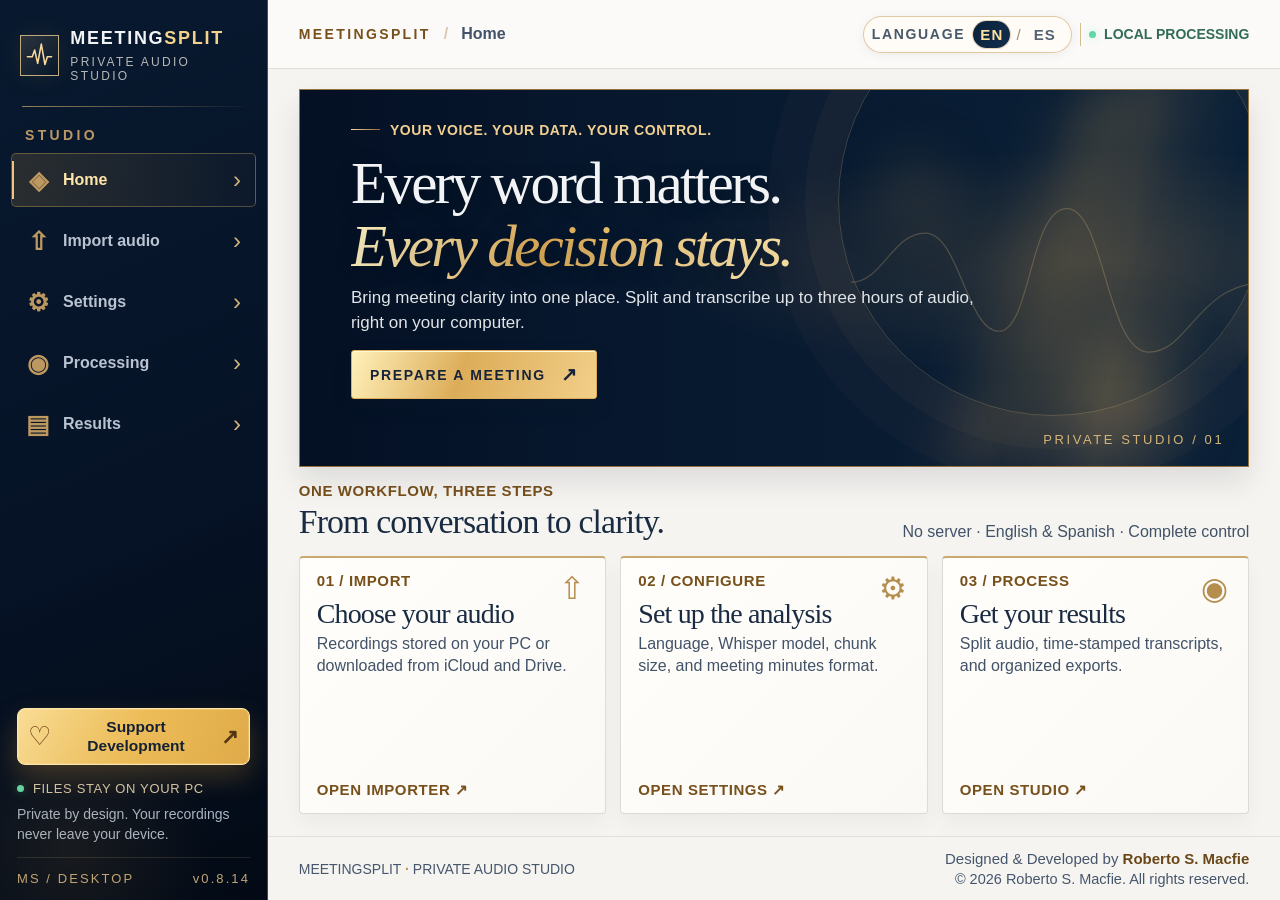
==== ui/index.html @ 286685dd "Apply bundled local minutes guide in Meeting Split 0.8.14" ====
<!doctype html>
<html lang="es">
<head>
  <meta charset="utf-8"><meta name="viewport" content="width=device-width, initial-scale=1">
  <meta name="color-scheme" content="light"><title>MeetingSplit · Estudio privado de reuniones</title>
  <link rel="stylesheet" href="styles.css">
</head>
<body>
<div class="app-shell">
  <aside class="sidebar" aria-label="Navegación principal">
    <div class="brand" aria-label="MeetingSplit">
      <div class="brand-icon" aria-hidden="true"><svg viewBox="0 0 48 48"><path d="M4 26h8l4-11 5 22 6-32 6 34 4-13h7" stroke="currentColor" stroke-width="2.6" fill="none" stroke-linecap="round" stroke-linejoin="round" /></svg></div>
      <div class="brand-word"><strong>MEETING<span>SPLIT</span></strong><small>PRIVATE AUDIO STUDIO</small></div>
    </div>
    <div class="sidebar-divider"></div>
    <p class="nav-heading">ESTUDIO</p>
    <nav id="primary-navigation" aria-label="Pantallas">
      <button class="nav-item active" type="button" data-go="home" aria-current="page"><span class="nav-icon">◈</span><span>Inicio</span><span class="nav-arrow">›</span></button>
      <button class="nav-item" type="button" data-go="import"><span class="nav-icon">⇧</span><span>Importar audio</span><span class="nav-arrow">›</span></button>
      <button class="nav-item" type="button" data-go="settings"><span class="nav-icon">⚙</span><span>Configuración</span><span class="nav-arrow">›</span></button>
      <button class="nav-item" type="button" data-go="process"><span class="nav-icon">◉</span><span>Procesamiento</span><span class="nav-arrow">›</span></button>
      <button class="nav-item" type="button" data-go="results"><span class="nav-icon">▤</span><span>Resultados</span><span class="nav-arrow">›</span></button>
    </nav>
    <div class="sidebar-bottom">
      <a class="sidebar-support" id="support-development" href="https://www.paypal.com/ncp/payment/XPUK3HVHJW8KE" target="_blank" rel="noopener noreferrer" aria-label="Support MeetingSplit Development" title="Open secure PayPal contribution page">
        <span class="support-heart" aria-hidden="true">♡</span><span>Apoyar el desarrollo</span><span class="support-arrow" aria-hidden="true">↗</span>
      </a>
      <div class="security-mark"><span class="green-dot"></span><span>ARCHIVOS EN TU EQUIPO</span></div>
      <p>Privacidad por diseño. Tus grabaciones no se envían a servidores.</p>
      <div class="sidebar-identity"><span>MS / DESKTOP</span><span>v0.8.14</span></div>
    </div>
  </aside>
  <div class="main-shell">
    <header class="topbar">
      <div class="page-position"><span class="location-kicker">MEETINGSPLIT</span><span class="crumb">/</span><span id="page-crumb">Inicio</span></div>
      <div class="top-right"><div class="ui-language-control" role="group" aria-label="Interface language" id="ui-language-control">
        <span class="language-label" id="language-label">LANGUAGE</span><button type="button" class="ui-lang-btn selected" id="lang-en" data-locale="en" aria-pressed="true" lang="en">EN</button><span class="lang-rule" aria-hidden="true">/</span><button type="button" class="ui-lang-btn" id="lang-es" data-locale="es" aria-pressed="false" lang="es">ES</button>
      </div><span class="gold-separator"></span><span class="privacy-badge"><span class="green-dot"></span> PROCESAMIENTO LOCAL</span><span class="version-chip">EDICIÓN PRIVADA · v0.8.14</span></div>
    </header>
    <main id="screen-container" tabindex="-1">
      <!-- One individual view is present at a time; navigation never stacks pages vertically. -->
      <section class="screen home-screen active-screen" id="view-home" data-view="home" aria-labelledby="home-title">
        <div class="cinematic">
          <div class="scenery" aria-hidden="true"><div class="light-beam"></div><div class="glow-one"></div><div class="glow-two"></div><div class="orbits"></div><div class="wave-ribbon"><svg viewBox="0 0 460 220" preserveAspectRatio="none"><path d="M0 108C35 108 45 54 82 54s46 108 81 108 34-135 75-135 44 158 90 158 53-77 132-77" fill="none" stroke="currentColor" stroke-width="1.3" opacity=".7"/></svg></div></div>
          <div class="cinematic-copy"><p class="eyebrow gold"><span class="eyebrow-line"></span> TU VOZ. TU INFORMACIÓN. TU CONTROL.</p>
            <h1 id="home-title">Cada palabra cuenta.<br><em>Cada decisión permanece.</em></h1>
            <p>Reúne la claridad de tus reuniones en un solo lugar. Divide y transcribe hasta tres horas de audio, sin abandonar tu computadora.</p>
            <button type="button" class="gold-button lead-cta" data-go="import">PREPARAR UNA REUNIÓN <span>↗</span></button>
          </div><span class="cinematic-mark">ESTUDIO PRIVADO / 01</span>
        </div>
        <div class="home-section-heading"><div><p class="eyebrow ink">UN FLUJO, TRES PASOS</p><h2>De la conversación a la claridad.</h2></div><span>Sin servidor · Español e inglés · Control total</span></div>
        <div class="steps-grid">
          <button type="button" class="step-card" data-go="import"><span class="step-number">01 / IMPORTAR</span><span class="step-icon">⇧</span><strong>Selecciona el audio</strong><small>Reuniones almacenadas en tu equipo o descargadas de iCloud y Drive.</small><span class="step-link">ABRIR IMPORTADOR ↗</span></button>
          <button type="button" class="step-card" data-go="settings"><span class="step-number">02 / CONFIGURAR</span><span class="step-icon">⚙</span><strong>Define el análisis</strong><small>Idioma, modelo Whisper, tamaño de fragmentos y formato de minuta.</small><span class="step-link">VER CONFIGURACIÓN ↗</span></button>
          <button type="button" class="step-card" data-go="process"><span class="step-number">03 / PROCESAR</span><span class="step-icon">◉</span><strong>Obtén resultados</strong><small>Audios divididos, transcripción con tiempos y exportaciones organizadas.</small><span class="step-link">IR AL ESTUDIO ↗</span></button>
        </div>
      </section>
      <section class="screen" id="view-import" data-view="import" aria-labelledby="import-title" hidden>
        <div class="screen-intro"><div><p class="eyebrow ink">01 / ORIGEN DE LA REUNIÓN</p><h1 id="import-title">Importar <em>grabación.</em></h1><p>Tu audio original permanece intacto. Selecciona un archivo local para comenzar.</p></div><span class="step-count">PASO 01 — 03</span></div>
        <div class="two-cols import-layout">
          <div class="surface-card import-box"><div class="card-caption">GRABACIÓN DE ORIGEN <span>01</span></div>
            <button type="button" class="drop-zone" id="choose-file"><span class="upload-symbol">⇧</span><strong id="file-title">Seleccionar grabación</strong><small id="file-sub">MP3 · M4A · WAV · AAC · FLAC · OGG</small><span class="outline-cta">EXPLORAR ARCHIVOS ↗</span></button>
            <div class="folder-row"><div><p class="field-label">CARPETA DE DATOS Y RESULTADOS</p><p id="folder-display" class="folder-text">Pendiente: elegir carpeta local</p></div><button type="button" id="choose-output" class="text-button">CAMBIAR ↗</button></div>
          </div>
          <div class="import-info"><div class="dark-card"><span class="card-caption light">PRIVACIDAD ESENCIAL <span>✦</span></span><h2>El audio sigue<br><em>siendo tuyo.</em></h2><p>Los cortes y la transcripción funcionan en tu equipo, sin entregar la grabación a terceros. Los archivos importados desde la nube deben estar descargados.</p><div class="info-rule">ARCHIVO ORIGINAL SIN MODIFICAR</div><div class="info-rule">DESTINO LOCAL ELEGIDO POR TI</div><div class="info-rule">HASTA 3 HORAS POR REUNIÓN</div></div>
            <button type="button" class="gold-button next-button" data-go="settings">CONTINUAR A CONFIGURACIÓN <span>↗</span></button></div>
        </div>
      </section>
      <section class="screen" id="view-settings" data-view="settings" aria-labelledby="settings-title" hidden>
        <div class="screen-intro compact-intro"><div><p class="eyebrow ink">02 / AJUSTES DEL ANÁLISIS</p><h1 id="settings-title">Configura <em>tu reunión.</em></h1><p>Cada ajuste se aplica únicamente en tu computadora.</p></div><span class="step-count">PASO 02 — 03</span></div>
        <div class="settings-grid">
          <div class="surface-card settings-card"><div class="card-caption">AUDIO Y TRANSCRIPCIÓN <span>01</span></div><div class="fields">
            <label><span class="field-label">ACCIÓN PRINCIPAL</span><select id="action"><option value="both">Dividir + Transcribir</option><option value="transcribe">Solo transcribir</option><option value="split">Solo dividir</option></select></label>
            <label><span class="field-label">IDIOMA DE AUDIO</span><select id="input-language"><option value="auto">Automático · Español + Inglés</option><option value="es">Español</option><option value="en">Inglés</option></select></label>
            <label><span class="field-label">FRAGMENTOS MÁXIMOS</span><select id="minutes"><option value="5">5 minutos</option><option value="10">10 minutos</option><option value="15">15 minutos</option><option value="20">20 minutos</option></select></label>
            <label><span class="field-label">SOLAPAMIENTO</span><select id="overlap"><option value="20">20 segundos</option><option value="10">10 segundos</option><option value="30">30 segundos</option></select></label>
            <label><span class="field-label">FORMATO DE SALIDA</span><select id="format"><option value="mp3">MP3 · Compacto</option><option value="m4a">M4A · AAC</option><option value="wav">WAV · Sin comprimir</option></select></label>
            <label><span class="field-label">MODELO DE VOZ</span><select id="model"><option value="small">Small · Económico</option><option value="medium" selected>Medium · Equilibrado</option><option value="large-v3">Large-v3 · Alta precisión</option></select></label>
          </div>
            <button type="button" class="text-button" id="setup-components" aria-describedby="gpu-setup-note">Configurar NVIDIA CUDA / Ollama</button>
            <p class="run-note" id="gpu-setup-note">La transcripción usa NVIDIA automáticamente cuando CUDA está listo en tu carpeta de datos. Si falta CUDA, usa CPU.</p>
          </div>
          <div class="surface-card settings-card"><div class="card-caption">MINUTAS E INTELIGENCIA ARTIFICIAL <span>02</span></div><div class="fields">
            <label><span class="field-label">PLATAFORMA DE PREFERENCIA</span><select id="provider"><option value="chatgpt">ChatGPT</option><option value="gemini">Gemini</option></select></label>
            <label><span class="field-label">SUSCRIPCIÓN</span><select id="plan"><option value="paid">De pago</option><option value="free">Gratuita</option></select></label>
            <label><span class="field-label">TIPO DE DOCUMENTO</span><select id="report"><option value="both">Resumen + minuta</option><option value="summary">Solo resumen</option><option value="minutes">Solo minuta</option></select></label>
            <label><span class="field-label">IDIOMA DEL DOCUMENTO</span><select id="report-language"><option value="es">Español</option><option value="en">Inglés</option><option value="both">Español e inglés</option></select></label>
          </div><div class="ai-notice" id="provider-hint"><span class="info-symbol">i</span><span>Los resultados se preparan para utilizarlos en tu plataforma preferida.</span></div>
            <label class="checkbox-row"><input type="checkbox" id="preserve-cpu-quality"><span><b>Conservar precisión en CPU</b><small>Mantiene el modelo seleccionado y una búsqueda más amplia; puede tardar más.</small></span></label>
            <label class="checkbox-row"><input type="checkbox" id="local-summary" aria-describedby="local-summary-note"><span><b>Minuta automática local con Ollama</b><small id="local-summary-note">Opcional. Necesita transcripción, Ollama y qwen3:4b.</small></span></label>
            <label class="checkbox-row"><input type="checkbox" id="zip-output" checked><span><b>Exportar un ZIP con resultados</b><small>Organiza los archivos por tipo dentro del ZIP.</small></span></label>
          </div>
        </div><div class="settings-footer"><span>Las suscripciones de ChatGPT/Gemini no equivalen a acceso API automático.</span><button type="button" class="gold-button" data-go="process">CONTINUAR AL ESTUDIO <span>↗</span></button></div>
      </section>
      <section class="screen" id="view-process" data-view="process" aria-labelledby="process-title" hidden>
        <div class="screen-intro"><div><p class="eyebrow ink">03 / MOTOR DE PROCESAMIENTO</p><h1 id="process-title">Estudio <em>de audio.</em></h1><p>Tu reunión se procesa localmente con cortes seguros y transcripción temporal.</p></div><span class="step-count">PASO 03 — 03</span></div>
        <div class="two-cols process-layout">
          <div class="dark-card processing-stage"><span class="card-caption light">PROCESAMIENTO INTELIGENTE <span>03</span></span><div class="waveform" aria-hidden="true"><svg id="wave-svg" viewBox="0 0 310 105" preserveAspectRatio="none"></svg></div><h2>La precisión <em>es prioridad.</em></h2><p>Detectamos pausas naturales, conservamos segundos de contexto y registramos la procedencia de cada fragmento.</p><div class="stage-features"><span>ANÁLISIS LOCAL</span><span>CORTES CON SOLAPAMIENTO</span><span>IDIOMAS MIXTOS</span></div></div>
          <div class="surface-card run-card"><div class="card-caption">ESTADO DEL TRABAJO <span>LIVE</span></div><div class="state-label" id="state-label">ESPERANDO GRABACIÓN</div><div class="progress-track"><span id="progress-fill"></span></div><p id="job-status" role="status" aria-live="polite">Importa una grabación para comenzar.</p><p id="job-device" class="run-note" role="status" aria-live="polite" hidden></p><p id="job-elapsed" class="job-elapsed" role="status" aria-live="off" hidden></p><button id="start-job" class="gold-button full" type="button">INICIAR PROCESAMIENTO <span>↗</span></button><button id="resume-job" class="outline-cta full" type="button">CONTINUAR TRABAJO ↗</button><button id="cancel-job" class="cancel-button full" type="button" hidden>CANCELAR PROCESAMIENTO ✕</button><button id="open-result" class="outline-cta full" type="button" hidden>VER RESULTADOS ↗</button><div class="run-note">El modelo de voz puede requerir Internet únicamente la primera vez para su descarga. Los análisis posteriores son locales.</div></div>
        </div>
      </section>
      <section class="screen" id="view-results" data-view="results" aria-labelledby="results-title" hidden>
        <div class="screen-intro"><div><p class="eyebrow ink">04 / ENTREGA Y EXPORTACIÓN</p><h1 id="results-title">Tus <em>resultados.</em></h1><p>Transcripciones con tiempos, fragmentos numerados y documentos de seguimiento.</p></div><span class="step-count">ARCHIVO LOCAL</span></div>
        <div class="results-layout surface-card"><div class="result-emblem">▤</div><div class="result-eyebrow" id="result-eyebrow">TODAVÍA NO HAY UNA REUNIÓN PROCESADA</div><h2 id="result-heading">Tu información,<br><em>organizada con claridad.</em></h2><p id="result-description">Cuando termine una reunión, podrás abrir la carpeta elegida y consultar los archivos generados sin salir de MeetingSplit.</p><div class="results-path" id="result-path" hidden></div><p id="result-device" class="run-note" hidden></p><p id="result-minutes-status" role="status" hidden></p><button type="button" id="retry-minutes" class="text-button" hidden>REINTENTAR MINUTA LOCAL</button><div class="result-files" id="result-files" hidden></div><button type="button" id="results-open-zip" class="gold-button" hidden>ABRIR ZIP ORGANIZADO</button><button type="button" id="results-open-folder" class="text-button" hidden>ABRIR CARPETA DE TRABAJO</button><button type="button" id="results-new" data-go="import" class="text-button">PREPARAR UNA REUNIÓN ↗</button></div>
      </section>
    </main>
    <div class="bottomline"><span>MEETINGSPLIT <b>·</b> PRIVATE AUDIO STUDIO</span><div class="credit-stack"><span class="developer-signature" id="developer-signature">Designed &amp; Developed by <span id="developer-name">Roberto S. Macfie</span></span><span class="copyright-line" id="copyright-line">© 2026 Roberto S. Macfie. All rights reserved.</span></div></div>
  </div>
</div>
<script src="qrc:///qtwebchannel/qwebchannel.js"></script>
<script src="locales.js"></script>
<script src="app.js"></script>
</body>
</html>
---- ui/styles.css ----
:root{font-family:'Segoe UI Variable','Segoe UI',Arial,sans-serif;color:#14253b;background:#f1f0ec;--navy:#061327;--navy2:#0c2038;--gold:#c29346;--gold-hi:#f4d28a;--line:#e1dfd9;--cream:#faf9f5}
*{box-sizing:border-box}html,body{margin:0;width:100%;height:100%;overflow:hidden}button,select{font:inherit}button{cursor:pointer}button:focus-visible,select:focus-visible,input:focus-visible{outline:3px solid #c99845;outline-offset:3px}[hidden]{display:none!important}
.app-shell{display:grid;grid-template-columns:240px minmax(0,1fr);height:100vh;min-height:0;overflow:hidden}
.sidebar{min-height:0;display:flex;flex-direction:column;position:relative;overflow:hidden;background:linear-gradient(157deg,#08192f 0%,#061327 54%,#030a15 100%);color:#e9e8e6;border-right:1px solid rgba(220,172,93,.37)}
.sidebar:before{content:'';position:absolute;left:-80px;bottom:-100px;width:300px;height:300px;background:radial-gradient(circle,rgba(191,142,67,.11),transparent 67%);pointer-events:none}
.brand{min-height:106px;padding:27px 20px 22px;display:flex;align-items:center;gap:11px;position:relative}.brand-icon{height:41px;width:41px;display:grid;place-items:center;border:1px solid rgba(248,217,153,.75);color:#f7d89e;background:linear-gradient(140deg,rgba(247,209,140,.15),rgba(3,12,25,.12));box-shadow:0 0 25px rgba(212,157,70,.1)}.brand-icon svg{width:29px;height:29px}.brand-word strong{display:block;font-size:18px;letter-spacing:.095em;line-height:1.2;font-weight:700}.brand-word strong span{color:var(--gold-hi)}.brand-word small{display:block;font-size:12px;letter-spacing:.19em;color:#b8b8b7;margin-top:6px}.sidebar-divider{height:1px;background:linear-gradient(90deg,rgba(235,194,119,.62),rgba(235,194,119,.03));margin:0 22px}.nav-heading{color:#bd9864;font-size:14px;font-weight:700;letter-spacing:.24em;padding:28px 25px 15px;margin:0}.sidebar nav{display:flex;flex-direction:column;padding:0 11px;gap:8px}.nav-item{position:relative;width:100%;height:49px;text-align:left;border:1px solid transparent;background:transparent;color:#b9c3d2;display:flex;gap:13px;align-items:center;padding:0 14px;border-radius:5px;font-size:16px;font-weight:650;transition:background .15s,color .15s}.nav-item:hover{background:rgba(255,255,255,.045);color:#fff}.nav-item.active{color:#ffe6ab;border-color:rgba(218,174,95,.35);background:linear-gradient(90deg,rgba(185,139,65,.20),rgba(189,145,79,.03))}.nav-item.active:before{content:'';position:absolute;left:0;top:7px;bottom:7px;width:2px;background:#f0c47b}.nav-icon{font-size:25px;line-height:1;display:grid;place-items:center;width:24px;color:#bd9860}.nav-arrow{margin-left:auto;color:#d0b27c;font-size:24px;font-weight:300}.sidebar-bottom{margin-top:auto;padding:22px 23px 18px;color:#a9b5c5}.security-mark{font-size:13px;color:#d4c5a5;letter-spacing:.11em;display:flex;align-items:center;gap:9px}.green-dot{width:7px;height:7px;border-radius:50%;background:#63d7a5;display:inline-block;box-shadow:0 0 8px rgba(85,229,167,.33);flex-shrink:0}.sidebar-bottom p{font-size:14px;line-height:1.65;margin:13px 0 20px}.sidebar-identity{border-top:1px solid rgba(211,182,133,.15);padding-top:13px;display:flex;justify-content:space-between;font-size:13px;letter-spacing:.16em;color:#c1a677}
.main-shell{min-width:0;min-height:0;display:flex;flex-direction:column;background:#f5f4f0}.topbar{height:69px;min-height:69px;display:flex;align-items:center;justify-content:space-between;padding:0 clamp(23px,3vw,50px);background:#fbfaf8;border-bottom:1px solid #e0ded7;gap:12px}.page-position{display:flex;align-items:center;gap:13px;font-size:16px;font-weight:650;color:#59677a}.location-kicker{font-size:14px;letter-spacing:.17em;color:#9d753e}.crumb{color:#d9c9b1}.top-right{display:flex;align-items:center;gap:19px}.gold-separator{height:23px;width:1px;background:#d6bd90}.privacy-badge{font-size:14px;font-weight:800;letter-spacing:.11em;color:#336d57;display:flex;gap:8px;align-items:center}.version-chip{font-size:14px;letter-spacing:.12em;color:#8b93a0}#screen-container{min-width:0;min-height:0;flex:1;position:relative;overflow:hidden}.screen{display:none;overflow-y:auto;overflow-x:hidden;height:100%;padding:24px clamp(23px,3vw,50px) 22px;scrollbar-width:thin;scrollbar-color:#cab896 transparent}.screen.active-screen{display:flex;flex-direction:column;gap:20px}.bottomline{height:39px;min-height:39px;border-top:1px solid #e3e0d8;padding:0 clamp(23px,3vw,50px);color:#7e8998;display:flex;align-items:center;justify-content:space-between;gap:10px;font-size:13px;letter-spacing:.13em;white-space:nowrap}.bottomline b{color:var(--gold)}
.eyebrow{font-size:14px;font-weight:850;letter-spacing:.2em;display:flex;align-items:center;gap:10px;margin:0}.eyebrow.gold{color:#f1cf91}.eyebrow.ink{color:#a3763a}.eyebrow-line{height:1px;width:29px;background:linear-gradient(90deg,#f6da9f,#946637)}h1,h2,p{margin-top:0}h1,h2{font-family:'Bodoni MT','Bodoni Moda','Didot',Georgia,serif;font-weight:400}em{font-family:'Bodoni MT','Bodoni Moda',Didot,Georgia,serif;font-weight:400}
.cinematic{position:relative;min-height:320px;height:clamp(298px,44vh,405px);flex-shrink:0;overflow:hidden;color:#fff;background:linear-gradient(115deg,#061329,#0c1f39 63%,#142b3b);border:1px solid #94723d;box-shadow:0 15px 28px rgba(2,17,38,.1)}.scenery{position:absolute;inset:0;background:radial-gradient(ellipse at 84% 46%,rgba(236,177,92,.15),transparent 40%),linear-gradient(90deg,#041024 0%,#07182e 35%,#0a2037 100%)}.scenery:after{content:'';position:absolute;right:13%;top:0;height:100%;width:15%;background:linear-gradient(92deg,transparent,rgba(235,177,88,.16) 46%,transparent);transform:skewX(-18deg);filter:blur(19px)}.light-beam{position:absolute;right:3%;top:-20%;width:20%;height:140%;background:linear-gradient(90deg,transparent,rgba(228,175,95,.1) 49%,transparent);transform:rotate(9deg)}.glow-one,.glow-two{position:absolute;border-radius:50%;filter:blur(19px)}.glow-one{right:14%;bottom:19%;height:3px;width:3px;background:#fff2bf;box-shadow:0 0 70px 39px rgba(236,181,97,.45)}.glow-two{right:35%;top:26%;height:2px;width:2px;background:#fff;box-shadow:0 0 55px 18px rgba(220,169,92,.34)}.orbits{position:absolute;width:430px;height:430px;right:-20px;top:-104px;border:1px solid rgba(244,200,127,.22);border-radius:50%;box-shadow:0 0 0 33px rgba(220,179,121,.035),0 0 0 70px rgba(220,179,121,.024)}.wave-ribbon{position:absolute;right:-20px;top:25%;width:44%;color:#eac07e;opacity:.35}.wave-ribbon svg{display:block;width:100%;height:200px}.cinematic-copy{position:relative;z-index:1;padding:clamp(33px,4.4vh,55px) clamp(34px,4vw,67px);max-width:940px}.cinematic-copy h1{font-size:clamp(43px,4.62vw,68px);line-height:1.04;letter-spacing:-.046em;margin:24px 0 12px;text-shadow:0 4px 20px rgba(0,0,0,.28)}.cinematic-copy h1 em{background:linear-gradient(100deg,#fff4c6 0%,#e0ac57 45%,#ffe4a5 85%);background-clip:text;-webkit-background-clip:text;color:transparent}.cinematic-copy p:not(.eyebrow){color:#e2e5e7;line-height:1.72;font-size:17px;max-width:625px;margin-bottom:23px}.cinematic-mark{position:absolute;bottom:19px;right:24px;font-size:13px;letter-spacing:.2em;color:#d4b478}.gold-button{display:inline-flex;justify-content:center;align-items:center;gap:15px;min-height:44px;padding:12px 18px;border:1px solid #ddac57;background:linear-gradient(110deg,#fff0ba,#dcad59 45%,#f2cf89 100%);color:#11233a;font-size:14px;font-weight:900;letter-spacing:.12em;border-radius:3px;box-shadow:inset 0 1px 0 #fff8d9,0 9px 20px rgba(13,28,47,.13);transition:filter .15s,transform .15s}.gold-button:hover{filter:brightness(1.06);transform:translateY(-1px)}.gold-button span{font-size:19px}.home-section-heading{display:flex;align-items:end;justify-content:space-between;gap:20px}.home-section-heading h2{font-size:clamp(29px,2.64vw,39px);margin:8px 0 0;letter-spacing:-.025em}.home-section-heading>span{font-size:15px;color:#687585}.steps-grid{display:grid;grid-template-columns:repeat(3,minmax(0,1fr));gap:14px;flex:1;min-height:0}.step-card{text-align:left;position:relative;display:flex;flex-direction:column;min-height:166px;padding:19px 22px 17px;background:linear-gradient(135deg,#fffefa,#faf9f6);border:1px solid #dedbd3;border-top:2px solid #c8aa72;border-radius:4px;box-shadow:0 10px 20px rgba(9,31,52,.04);transition:transform .15s,border-color .15s}.step-card:hover{transform:translateY(-2px);border-color:#c3a370}.step-number{font-size:13px;letter-spacing:.17em;font-weight:800;color:#a27d4d}.step-icon{position:absolute;right:20px;top:12px;color:#b58d4d;font-size:31px}.step-card strong{font-family:'Bodoni MT',Georgia,serif;font-size:28px;font-weight:500;letter-spacing:-.03em;margin-top:17px}.step-card small{font-size:15px;color:#637081;line-height:1.6;margin-top:4px}.step-link{font-size:13px;color:#97703a;letter-spacing:.1em;font-weight:800;margin-top:auto;padding-top:14px}
.screen-intro{display:flex;justify-content:space-between;align-items:center;gap:20px;min-height:107px;flex-shrink:0}.screen-intro h1{margin:8px 0 6px;font-size:clamp(40px,3.96vw,56px);letter-spacing:-.045em}.screen-intro h1 em{color:#a77c40}.screen-intro p:not(.eyebrow){margin:0;font-size:16px;color:#667386}.step-count{font-size:14px;letter-spacing:.15em;color:#9c7e4d;border:1px solid #dacbb0;padding:12px 14px;white-space:nowrap}.two-cols{display:grid;grid-template-columns:minmax(0,1.15fr) minmax(330px,.85fr);gap:20px;flex:1;min-height:0}.surface-card{background:linear-gradient(136deg,#fffefa,#fcfbf8);border:1px solid #dfddd6;border-radius:6px;box-shadow:0 12px 25px rgba(12,25,47,.045)}.card-caption{padding:17px 23px 13px;display:flex;justify-content:space-between;align-items:center;border-bottom:1px solid #e9e5dd;font-weight:900;color:#6c788a;letter-spacing:.16em;font-size:14px}.card-caption span{color:#ae874e}.card-caption.light{border-bottom-color:rgba(238,201,149,.2);color:#d8c59e}.drop-zone{height:calc(100% - 148px);min-height:250px;width:calc(100% - 46px);margin:22px 23px;display:flex;align-items:center;justify-content:center;flex-direction:column;gap:8px;background:radial-gradient(ellipse at center -25%,rgba(207,160,91,.12),transparent 66%),#faf7f0;border:1px dashed #bda06f;border-radius:5px}.drop-zone:hover{background:#fff8e8}.upload-symbol{width:64px;height:64px;display:grid;place-items:center;border:1px solid #d8c6a7;border-radius:50%;font-size:44px;font-weight:200;color:#a47a3e}.drop-zone strong{font-size:28px;font-family:'Bodoni MT',Georgia,serif;color:#263952;white-space:nowrap;max-width:80%;overflow:hidden;text-overflow:ellipsis}.drop-zone small{font-size:15px;color:#8490a0;max-width:92%;text-overflow:ellipsis;overflow:hidden}.outline-cta{padding:11px 16px;display:inline-flex;justify-content:center;align-items:center;background:transparent;border:1px solid #bd9b65;color:#97713b;font-weight:800;font-size:14px;letter-spacing:.11em;border-radius:2px;min-height:41px;margin-top:7px}.folder-row{border-top:1px solid #e7e3dc;display:flex;justify-content:space-between;align-items:center;gap:12px;padding:11px 23px}.field-label{display:block;font-size:14px;font-weight:800;letter-spacing:.105em;color:#748094;margin:0}.folder-text{font-size:16px;color:#243d58;margin:7px 0 0;max-width:390px;overflow:hidden;white-space:nowrap;text-overflow:ellipsis}.text-button{padding:9px 0;border:0;border-bottom:1px solid #ba985d;color:#916a39;background:transparent;font-size:14px;letter-spacing:.1em;font-weight:850;flex-shrink:0}.import-info{display:flex;flex-direction:column;gap:15px;min-height:0}.dark-card{background:linear-gradient(152deg,#0c2440,#051528 72%,#020b17);color:#fff;border:1px solid #bd995f;border-radius:6px;box-shadow:0 13px 25px rgba(0,14,33,.12)}.import-info .dark-card{flex:1}.import-info .dark-card h2{font-size:clamp(41px,3.74vw,55px);margin:30px 24px 12px;line-height:1.09}.dark-card h2 em{color:#f3cf87}.import-info .dark-card>p{font-size:16px;line-height:1.75;color:#c7d3dd;margin:0 24px 22px}.info-rule{border-top:1px solid rgba(244,213,152,.16);color:#e2c58e;padding:12px 24px;letter-spacing:.11em;font-size:14px}.next-button{width:100%;flex-shrink:0}
.compact-intro{min-height:90px}.settings-grid{display:grid;grid-template-columns:1fr 1fr;gap:18px;flex:1;min-height:0}.settings-card{display:flex;flex-direction:column;min-width:0;overflow-y:auto}.fields{padding:17px 22px 11px;display:grid;grid-template-columns:1fr 1fr;column-gap:15px;row-gap:16px}.fields label{display:flex;flex-direction:column;gap:7px;min-width:0}.fields select{width:100%;min-width:0;height:40px;padding:0 11px;background:#f7f7f4;border:1px solid #d7dbdf;color:#293e59;border-radius:3px;font-size:16px;font-weight:650}.ai-notice{margin:2px 22px 10px;padding:9px 11px;background:#f8f1e4;border-left:2px solid #c69e60;display:flex;gap:10px;color:#756444;line-height:1.45;font-size:14.5px}.info-symbol{font:italic 16px Georgia,serif;color:#916b37}.checkbox-row{padding:7px 22px;display:flex;gap:10px;align-items:flex-start;cursor:pointer}.checkbox-row input{accent-color:#b89150;width:17px;height:17px;margin:3px 0 0;flex-shrink:0}.checkbox-row b{font-size:15px;color:#293a50;display:block}.checkbox-row small{display:block;font-size:14px;color:#7b8794;margin-top:4px}.settings-footer{display:flex;justify-content:space-between;align-items:center;gap:18px;flex-shrink:0}.settings-footer>span{font-size:14px;color:#647388}
.process-layout{grid-template-columns:minmax(0,1fr) minmax(330px,.86fr)}.processing-stage{display:flex;flex-direction:column;min-height:0}.waveform{margin:20px 24px 16px;min-height:100px;flex:1;max-height:180px;overflow:hidden;border-bottom:1px solid rgba(233,193,131,.19)}.waveform svg{width:100%;height:100%}.processing-stage h2{font-size:clamp(39px,3.74vw,55px);line-height:1.08;margin:4px 24px 13px}.processing-stage p{font-size:16px;line-height:1.7;color:#c3d0dd;max-width:550px;margin:0 24px 23px}.stage-features{margin-top:auto;display:flex;flex-wrap:wrap;gap:10px;padding:20px 23px;border-top:1px solid rgba(236,205,153,.18)}.stage-features span{font-size:13px;letter-spacing:.07em;color:#e3c188}.run-card{padding-bottom:19px;display:flex;flex-direction:column}.state-label{margin:31px 23px 0;letter-spacing:.12em;font-size:15px;color:#a37b42;font-weight:850}.progress-track{height:8px;margin:14px 23px 0;background:#e9e6df;border-radius:9px;overflow:hidden}.progress-track span{height:100%;width:0%;display:block;background:linear-gradient(90deg,#aa7a37,#f1c47b);transition:width .2s}.run-card #job-status{font-size:16px;line-height:1.75;color:#627185;min-height:65px;margin:20px 23px 20px}.full{margin:0 23px 10px}.cancel-button{height:42px;border:1px solid #b29065;background:#fcf5e7;color:#805a36;font-size:14px;font-weight:800;letter-spacing:.08em}.gold-button:disabled{opacity:.52;cursor:wait}.run-note{margin:auto 23px 0;border-top:1px solid #e5e2da;padding-top:17px;color:#788594;font-size:15px;line-height:1.7}.results-layout{flex:1;min-height:0;display:flex;align-items:center;justify-content:center;flex-direction:column;text-align:center;padding:24px}.result-emblem{font:60px Georgia,serif;color:#c29d62}.result-eyebrow{font-size:14px;font-weight:850;letter-spacing:.13em;color:#a38050;margin:10px 0 13px}.results-layout h2{font-size:clamp(38px,4.4vw,57px);margin:0 0 13px;line-height:1.05}.results-layout h2 em{color:#b38a50}.results-layout>p{max-width:480px;font-size:16px;color:#69768a;line-height:1.8}.results-path{margin:14px;max-width:min(650px,100%);padding:13px 16px;border:1px solid #ded1ba;background:#faf6ed;word-break:break-all;font-size:16px;color:#284159}.results-layout #results-open-folder{margin:11px 0}.results-layout #results-new{margin:15px 0}
@media(max-width:1190px){.app-shell{grid-template-columns:210px minmax(0,1fr)}.brand{padding-inline:14px}.brand-word strong{font-size:16px}.fields{column-gap:9px;padding-inline:15px}.fields select{font-size:15px}.ai-notice{margin-inline:15px}.checkbox-row{padding-inline:15px}.cinematic-copy h1{font-size:clamp(40px,4.4vw,56px)}.privacy-badge{font-size:13px}}
@media(max-width:1000px){.app-shell{grid-template-columns:75px minmax(0,1fr)}.brand{justify-content:center}.brand-word,.nav-heading,.sidebar-bottom p,.security-mark,.sidebar-identity,.nav-item span:not(.nav-icon){display:none}.nav-item{justify-content:center;padding:0}.nav-icon{font-size:26px}.sidebar-bottom{height:70px}.steps-grid{gap:9px}.step-card{padding:16px 13px}.step-card strong{font-size:24px}.two-cols{grid-template-columns:1fr 1fr}.screen-intro h1{font-size:42px}}
@media(max-width:760px){.topbar{height:57px;min-height:57px}.version-chip,.gold-separator,.bottomline span:last-child{display:none}.screen{padding:19px}.screen.active-screen{gap:14px}.two-cols,.settings-grid{grid-template-columns:1fr}.screen{overflow-y:auto}.cinematic{height:auto;min-height:360px}.cinematic-copy{padding:30px}.cinematic-copy h1{font-size:41px}.home-section-heading>span{display:none}.steps-grid{grid-template-columns:1fr}.step-card{min-height:125px}.settings-grid{flex:none}.settings-card{overflow:visible}.import-info .dark-card{min-height:350px}.processing-stage{min-height:330px}.run-card{min-height:340px}}
@media(max-height:720px) and (min-width:761px){.screen{gap:12px!important;padding-block:15px}.cinematic{height:clamp(245px,41vh,300px);min-height:245px}.cinematic-copy{padding-top:28px}.cinematic-copy h1{font-size:47px;margin:14px 0 8px}.cinematic-copy p:not(.eyebrow){margin-bottom:14px}.home-section-heading h2{font-size:30px}.step-card{min-height:135px}.screen-intro{min-height:82px}.compact-intro{min-height:70px}.settings-grid{gap:12px}.card-caption{padding:11px 16px}.fields{padding-top:10px;row-gap:10px}.fields select{height:34px}.ai-notice{padding-block:6px;margin-bottom:4px}.checkbox-row{padding-block:4px}.processing-stage h2{font-size:43px}}
@media(prefers-reduced-motion:reduce){*,*:before,*:after{animation:none!important;transition:none!important}}

/* Files are listed only after a completed native job, not fabricated in preview. */
.result-files{display:flex;justify-content:center;flex-wrap:wrap;gap:7px;max-width:680px;margin:6px 0 8px}
.result-file{background:#fff;border:1px solid #d0bb95;padding:9px 12px;border-radius:3px;color:#85602b;font-size:14px;font-weight:750}
.result-file:hover{background:#f6e9d0}

/* v0.6 Persistent language switcher and author credit — independent screens */
.top-right{display:flex;align-items:center;gap:clamp(6px,1.2vw,17px)}
.ui-language-control{display:inline-flex;align-items:center;flex-shrink:0;gap:6px;border:1px solid rgba(202,164,100,.58);border-radius:999px;padding:4px 8px;background:rgba(255,253,247,.83);box-shadow:0 2px 11px rgba(9,18,35,.06)}
.language-label{font-size:14px;font-weight:800;letter-spacing:.12em;color:#48596b;margin-right:2px}
.ui-lang-btn{min-width:29px;min-height:27px;border:0;border-radius:30px;padding:4px 7px;background:transparent;color:#526275;font-size:15px;font-weight:800;letter-spacing:.08em;transition:background .15s ease,color .15s ease}
.ui-lang-btn.selected{background:linear-gradient(125deg,#082039,#142f4e);color:#ffe2a0;box-shadow:0 0 0 1px rgba(184,133,58,.35)}
.lang-rule{color:#9a8c74;font-size:15px}
.developer-signature{font-size:15px;white-space:nowrap;letter-spacing:.02em;color:#677483}
.developer-signature a{color:#9a7035;text-decoration:none;font-weight:700;border-bottom:1px solid rgba(154,112,53,.45)}
.developer-signature a:is(:hover,:focus-visible){color:#614210;border-bottom-color:currentColor}
@media(max-width:1200px){.language-label{display:none}.top-right{gap:7px}.ui-language-control{padding:3px 5px}.version-chip{display:none}}
@media(max-width:960px){.privacy-badge{display:none}.developer-signature{font-size:14px}}
@media(prefers-reduced-motion:reduce){.ui-lang-btn{transition:none}}

/* Rights notice beneath developer signature; always visible on every view. */
.bottomline{min-height:55px;height:55px}
.credit-stack{display:flex;flex-direction:column;align-items:flex-end;justify-content:center;gap:3px;min-width:0}
.copyright-line{font-size:14px;line-height:1.12;letter-spacing:.025em;color:#808896;white-space:nowrap}
@media(max-width:760px){.bottomline .copyright-line{display:block}.bottomline .developer-signature{display:inline}.credit-stack{max-width:75%;text-align:right}.copyright-line{font-size:13px}}
@media(max-width:450px){.bottomline{gap:4px;padding-inline:9px;font-size:11px}.developer-signature{font-size:13px}.copyright-line{font-size:12px}}

/* v0.8 — Luxury, nonintrusive voluntary PayPal support link. No external SDK in the desktop renderer. */
.sidebar-support{width:100%;min-height:42px;display:flex;align-items:center;justify-content:center;gap:9px;margin:0 0 18px;border:1px solid rgba(239,193,110,.64);border-radius:4px;color:#fae3b3;background:linear-gradient(110deg,rgba(203,156,74,.15),rgba(7,24,44,.65));font-size:15px;font-weight:700;letter-spacing:.018em;transition:border-color .15s,background .15s}
.sidebar-support:hover,.sidebar-support:focus-visible{background:linear-gradient(110deg,rgba(203,156,74,.31),rgba(11,32,55,.75));border-color:#ffe1a1}
.support-heart{color:#f7c984;font:23px/1 Georgia,serif}
.support-arrow{color:#dfba76;font-size:19px;margin-left:auto}
@media(max-width:1000px){.sidebar-support{width:47px;height:46px;min-height:46px;margin:0 auto 5px;padding:0}.sidebar-support>span:not(.support-heart){display:none}.sidebar-bottom{height:auto;min-height:70px;padding:10px 13px 13px}}
@media(prefers-reduced-motion:reduce){.sidebar-support{transition:none}}


/* v0.8.1 — Readability pass across all FIVE individual screens.
   WCAG AA text contrast on cream/white surfaces, while preserving
   approved deep-navy / cinematic gold components. Desktop & preview share
   these exact tokens: no pale labels on light panels. */
:root {
  --light-ink: #192b42;
  --light-secondary: #425268;
  --light-muted: #4e5d70;
  --light-gold: #77501b;
}
/* Explicit foreground color in bright cards; do not inherit decorative gold/white. */
.main-shell, .surface-card, .step-card, .results-layout, .settings-card, .run-card {
  color: var(--light-ink);
}
/* Supporting copy on off-white surfaces */
.page-position, .home-section-heading>span,
.step-card small, .screen-intro p:not(.eyebrow),
.drop-zone small, .folder-text, .settings-footer>span,
.run-card #job-status, .run-note, .results-layout>p,
.checkbox-row small, .ai-notice, .card-caption {
  color: var(--light-secondary);
}
/* Captions and tiny metadata must still read clearly against white. */
.location-kicker, .eyebrow.ink, .step-number, .step-link,
.step-count, .card-caption span, .field-label, .text-button,
.result-eyebrow, .outline-cta, .state-label,
.result-file, .results-layout h2 em, .screen-intro h1 em {
  color: var(--light-gold);
}
.card-caption, .field-label, .step-number, .step-link, .step-count,
.result-eyebrow, .state-label, .eyebrow.ink, .outline-cta,
.text-button {font-size: 15px;}
.card-caption {letter-spacing:.105em;}
.field-label {letter-spacing:.055em;}
.step-card small, .screen-intro p:not(.eyebrow), .drop-zone small,
.run-card #job-status, .results-layout>p, .checkbox-row small,
.settings-footer>span, .run-note {font-size: 16px;}
.home-section-heading>span {font-size: 16px;}
.fields select, .checkbox-row b {font-size: 16px;color:var(--light-ink);}
.fields select {background:#fff;border-color:#c1c9d2;}
.ai-notice {font-size:15.5px;color:#58472b;}
.drop-zone small {color:var(--light-secondary);}
.version-chip {color:#546175;}
/* Brand credit remains ALWAYS legible beneath every screen */
.bottomline, .copyright-line, .developer-signature {
  color:#46566c;
}
.bottomline {font-size:14px;letter-spacing:.045em;}
.copyright-line {font-size:14.5px;}
.developer-signature {font-size:15px;}
.developer-signature a {color:#76501f;}
/* Dark surfaces keep intentional light type and gold lettering. */
.sidebar, .cinematic, .dark-card, .processing-stage {color:#f2f3f4;}
.dark-card .card-caption.light,
.processing-stage .card-caption.light {color:#e9d7b4;}
.dark-card .card-caption.light span,
.processing-stage .card-caption.light span {color:#f5d08a;}
/* Distinctive action text now meets contrast on pale gold. */
.gold-button {color:#172338;}
@media(max-width:760px) {
  .bottomline {font-size:13px;}
  .developer-signature {font-size:14px;}
  .copyright-line {font-size:13px;}
}

/* v0.8.3 — Premium, accessible PayPal CTA, click goes straight to PayPal NCP. */
.sidebar-support {
  display:flex;align-items:center;justify-content:center;gap:8px;
  width:100%;min-height:54px;margin:0 0 16px;padding:9px 12px;
  border:1px solid #ffe5ab;border-radius:8px;
  background:linear-gradient(115deg,#f9dd95 0%,#edbd59 49%,#dfaa49 100%);
  box-shadow:0 0 0 1px rgba(255,248,207,.2) inset,0 12px 28px rgba(215,154,58,.26);
  color:#132033;text-decoration:none;font-size:15.5px;font-weight:900;
  letter-spacing:.035em;line-height:1.3;text-align:center;
  transition:transform .16s ease, box-shadow .16s ease, filter .16s ease;
}
.sidebar-support:is(:hover,:focus-visible){color:#0c1c30;background:linear-gradient(115deg,#fff2c4 0%,#f5cb78 52%,#e7b85b 100%);filter:brightness(1.02);transform:translateY(-2px);box-shadow:0 16px 30px rgba(227,170,66,.3)}
.sidebar-support:focus-visible{outline:3px solid #fff4d7;outline-offset:3px}
.sidebar-support .support-heart{color:#6c3e10;font-size:26px;line-height:1;flex:0 0 auto}
.sidebar-support .support-arrow{color:#513511;font-size:21px;flex:0 0 auto;margin-left:auto}
#developer-name{font-weight:700;color:#694719;text-decoration:none;cursor:default}
@media(max-width:1000px){.sidebar-support{width:48px;min-height:48px;height:48px;padding:0;margin:0 auto 8px;border-radius:8px}.sidebar-support>span:not(.support-heart){display:none}}
@media(prefers-reduced-motion:reduce){.sidebar-support{transition:none}.sidebar-support:is(:hover,:focus-visible){transform:none}}

/* v0.8.5 visible processing feedback; avoid repeated clicking during startup */
#start-job.processing {opacity:1!important;cursor:progress;background:linear-gradient(105deg,#f9dc9b,#c8913a,#f9dc9b);color:#10243b;border:1px solid #966c31;box-shadow:0 0 0 2px rgba(189,143,71,.24);}
#start-job.processing .processing-spinner {display:inline-block;width:13px;height:13px;border:2px solid rgba(16,36,59,.27);border-top-color:#122e4b;border-radius:50%;vertical-align:-2px;margin-right:8px;animation:ms-wait .85s linear infinite;}
@keyframes ms-wait {to{transform:rotate(360deg)}}
.job-elapsed {font-size:15px;color:#344d66;line-height:1.65;padding:0 23px 5px;margin:0;min-height:16px;}
@media(prefers-reduced-motion:reduce){#start-job.processing .processing-spinner{animation:none}}

/* v0.8.6 — user-approved TWO-step typography increase.
   Applies to all five pages, both languages, including settings, toolbar,
   status, actions, footers and compact captions. Do NOT use CSS zoom.
   Each page can scroll internally when the viewport is shorter; the app itself
   always maintains independent, non-stacked screens. */
:root {font-size:16px;}
.app-shell{grid-template-columns:268px minmax(0,1fr);}
.sidebar nav{gap:7px;}
.nav-item{min-height:54px;height:auto;padding-block:10px;line-height:1.25;}
.nav-heading{padding-top:20px;padding-bottom:10px;}
.sidebar-bottom{padding:15px 17px 14px;}
.sidebar-bottom p{margin:9px 0 12px;line-height:1.42;}
.sidebar-support{min-height:57px;line-height:1.2;letter-spacing:0;gap:6px;padding:8px 10px;}
.security-mark{letter-spacing:.05em;}
.topbar{padding-inline:clamp(18px,2.4vw,40px);}
.top-right{gap:8px;}
#screen-container .screen{padding:20px clamp(18px,2.4vw,40px) 22px;}
.screen.active-screen{gap:15px;}
.bottomline{padding-inline:clamp(18px,2.4vw,40px);min-height:64px;height:64px;}
.credit-stack{gap:4px;}
.bottomline,.copyright-line,.developer-signature{letter-spacing:0;}
.card-caption,.eyebrow,.field-label,.state-label,.step-number,.step-link,.step-count,.result-eyebrow,.text-button,.outline-cta{letter-spacing:.04em;}
.card-caption{padding:12px 17px 10px;}
.fields{padding:12px 17px 14px;column-gap:12px;row-gap:12px;}
.fields select{min-height:43px;height:auto;padding:8px 10px;line-height:1.2;white-space:normal;}
.fields label{gap:6px;}
.ai-notice{line-height:1.52;}
.checkbox-row small{line-height:1.5;}
.cinematic-copy{padding-block:clamp(23px,3.5vh,42px);}
.cinematic-copy h1{margin:14px 0 8px;line-height:1.07;}
.cinematic-copy p:not(.eyebrow){line-height:1.45;margin-bottom:15px;}
.home-section-heading h2{margin-top:5px;line-height:1.08;}
.step-card{padding:14px 17px 14px;}
.step-card strong{line-height:1.08;margin-top:10px;}
.step-card small{line-height:1.38;}
.step-link{padding-top:8px;}
.screen-intro{min-height:92px;}
.screen-intro h1{margin:5px 0;line-height:1.05;}
.screen-intro p:not(.eyebrow){line-height:1.35;}
.drop-zone{min-height:220px;}
.drop-zone strong{white-space:normal;overflow-wrap:anywhere;line-height:1.18;}
.folder-row{padding:10px 17px;}
.folder-text{line-height:1.35;}
.run-card #job-status{line-height:1.5;min-height:60px;margin-top:12px;margin-bottom:12px;overflow-wrap:anywhere;}
.run-note{line-height:1.42;}
.job-elapsed{line-height:1.5;min-height:22px;}
.processing-stage p{line-height:1.5;}
.results-layout>p{line-height:1.5;}
@media(min-width:1001px) and (max-width:1400px){
  .topbar{gap:8px;}
  .privacy-badge{letter-spacing:0;}
  .version-chip{display:none;}
  .settings-grid{gap:12px;}
  .fields{grid-template-columns:minmax(0,1fr);row-gap:10px;}
  .settings-card{overflow-y:auto;}
  .fields label{gap:4px;}
  .fields select{min-height:38px;padding:5px 9px;}
  .cinematic{height:clamp(300px,42vh,405px);}
}
@media(max-height:820px) and (min-width:1001px){
  .cinematic{min-height:275px;height:clamp(275px,39vh,340px);}
  .settings-card{min-height:0;}
  .fields{row-gap:9px;}
  .settings-footer{align-items:center;}
  .sidebar-bottom{padding-bottom:10px;}
}
@media(max-width:1190px){.app-shell{grid-template-columns:230px minmax(0,1fr);}}
@media(max-width:1000px){
  .app-shell{grid-template-columns:80px minmax(0,1fr);}
  .sidebar-bottom{padding:9px 10px;}
  .sidebar-support{width:54px;height:54px;min-height:54px;margin-inline:auto;}
  .topbar{padding-inline:16px;}
  .screen.active-screen{gap:13px;}
}
@media(max-width:760px){
  .settings-grid,.two-cols{grid-template-columns:1fr;}
  .settings-card{overflow:visible;}
  .fields{grid-template-columns:1fr;}
  .bottomline{min-height:70px;height:70px;gap:8px;white-space:normal;}
  .copyright-line,.developer-signature{white-space:normal;}
  .bottomline span:first-child{display:none;}
  .credit-stack{max-width:100%;}
}
/* v0.8.6 visual QA adjustment: the full hero CTA must remain within its panel,
   and all settings need to be reachable without clipping at 1366x768. */
@media (min-width:1001px) and (max-height:820px){
  .cinematic{min-height:322px;height:clamp(322px,43vh,355px);}
  .cinematic-copy{padding-top:21px;padding-bottom:15px;}
  .settings-grid{gap:12px;}
  .settings-card{overflow:visible;}
  .settings-grid{flex:0 0 auto;align-items:stretch;}
  .fields{grid-template-columns:1fr;row-gap:4px;padding:8px 16px 10px;}
  .fields label{gap:3px;}
  .fields select{height:35px;min-height:35px;padding:3px 9px;}
  .card-caption{padding-block:9px;}
  .ai-notice{padding-block:5px;margin-bottom:5px;}
  .checkbox-row{padding-block:3px;}
  .screen-intro{min-height:82px;}
}
@media(min-width:1401px) and (max-width:1750px){
  /* Native select text must not be cropped across two narrow columns. */
  .settings-card:nth-child(2) .fields label:nth-child(3){grid-column:1 / -1;}
}
@media(min-width:1001px) and (max-height:820px){
  .fields{row-gap:2px;padding:6px 16px;}
  .fields label{gap:1px;}
  .fields select{min-height:32px;height:32px;padding:1px 9px;}
  .screen.active-screen{gap:12px;}
}
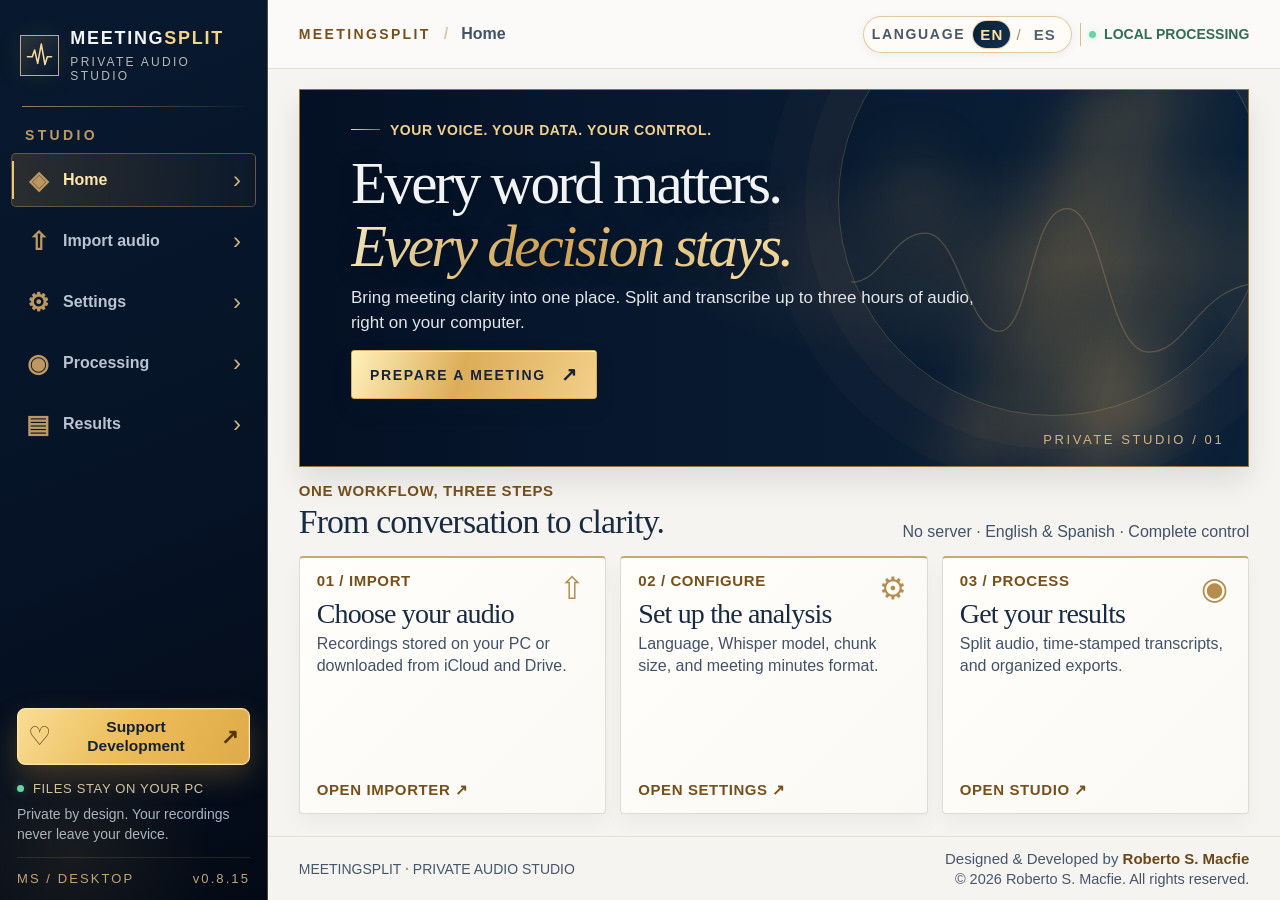
==== commit 73302e0c: "Use Qwen3.8 27B and hide timecodes in Meeting Split 0.8.15" ====
--- a/ui/index.html
+++ b/ui/index.html
@@ -27,7 +27,7 @@
       </a>
       <div class="security-mark"><span class="green-dot"></span><span>ARCHIVOS EN TU EQUIPO</span></div>
       <p>Privacidad por diseño. Tus grabaciones no se envían a servidores.</p>
-      <div class="sidebar-identity"><span>MS / DESKTOP</span><span>v0.8.14</span></div>
+      <div class="sidebar-identity"><span>MS / DESKTOP</span><span>v0.8.15</span></div>
     </div>
   </aside>
   <div class="main-shell">
@@ -35,7 +35,7 @@
       <div class="page-position"><span class="location-kicker">MEETINGSPLIT</span><span class="crumb">/</span><span id="page-crumb">Inicio</span></div>
       <div class="top-right"><div class="ui-language-control" role="group" aria-label="Interface language" id="ui-language-control">
         <span class="language-label" id="language-label">LANGUAGE</span><button type="button" class="ui-lang-btn selected" id="lang-en" data-locale="en" aria-pressed="true" lang="en">EN</button><span class="lang-rule" aria-hidden="true">/</span><button type="button" class="ui-lang-btn" id="lang-es" data-locale="es" aria-pressed="false" lang="es">ES</button>
-      </div><span class="gold-separator"></span><span class="privacy-badge"><span class="green-dot"></span> PROCESAMIENTO LOCAL</span><span class="version-chip">EDICIÓN PRIVADA · v0.8.14</span></div>
+      </div><span class="gold-separator"></span><span class="privacy-badge"><span class="green-dot"></span> PROCESAMIENTO LOCAL</span><span class="version-chip">EDICIÓN PRIVADA · v0.8.15</span></div>
     </header>
     <main id="screen-container" tabindex="-1">
       <!-- One individual view is present at a time; navigation never stacks pages vertically. -->
@@ -87,7 +87,7 @@
             <label><span class="field-label">IDIOMA DEL DOCUMENTO</span><select id="report-language"><option value="es">Español</option><option value="en">Inglés</option><option value="both">Español e inglés</option></select></label>
           </div><div class="ai-notice" id="provider-hint"><span class="info-symbol">i</span><span>Los resultados se preparan para utilizarlos en tu plataforma preferida.</span></div>
             <label class="checkbox-row"><input type="checkbox" id="preserve-cpu-quality"><span><b>Conservar precisión en CPU</b><small>Mantiene el modelo seleccionado y una búsqueda más amplia; puede tardar más.</small></span></label>
-            <label class="checkbox-row"><input type="checkbox" id="local-summary" aria-describedby="local-summary-note"><span><b>Minuta automática local con Ollama</b><small id="local-summary-note">Opcional. Necesita transcripción, Ollama y qwen3:4b.</small></span></label>
+            <label class="checkbox-row"><input type="checkbox" id="local-summary" aria-describedby="local-summary-note"><span><b>Minuta automática local con Ollama</b><small id="local-summary-note">Opcional. Necesita transcripción, Ollama y qwen3.8:27b.</small></span></label>
             <label class="checkbox-row"><input type="checkbox" id="zip-output" checked><span><b>Exportar un ZIP con resultados</b><small>Organiza los archivos por tipo dentro del ZIP.</small></span></label>
           </div>
         </div><div class="settings-footer"><span>Las suscripciones de ChatGPT/Gemini no equivalen a acceso API automático.</span><button type="button" class="gold-button" data-go="process">CONTINUAR AL ESTUDIO <span>↗</span></button></div>
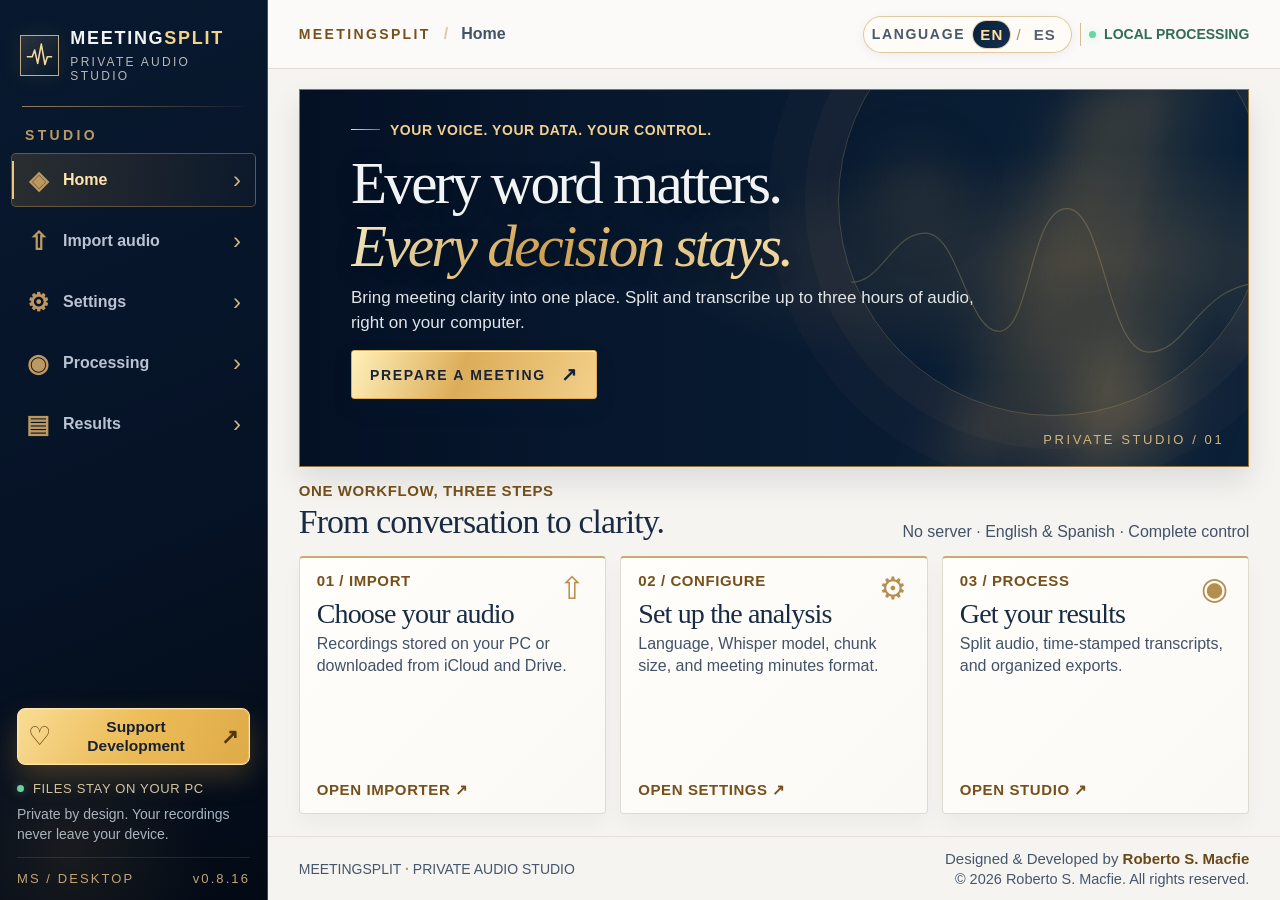
==== commit 5be95094: "Fix Windows WebEngine repaint and preserve partial minutes evidence" ====
--- a/ui/index.html
+++ b/ui/index.html
@@ -27,7 +27,7 @@
       </a>
       <div class="security-mark"><span class="green-dot"></span><span>ARCHIVOS EN TU EQUIPO</span></div>
       <p>Privacidad por diseño. Tus grabaciones no se envían a servidores.</p>
-      <div class="sidebar-identity"><span>MS / DESKTOP</span><span>v0.8.15</span></div>
+      <div class="sidebar-identity"><span>MS / DESKTOP</span><span>v0.8.16</span></div>
     </div>
   </aside>
   <div class="main-shell">
@@ -35,7 +35,7 @@
       <div class="page-position"><span class="location-kicker">MEETINGSPLIT</span><span class="crumb">/</span><span id="page-crumb">Inicio</span></div>
       <div class="top-right"><div class="ui-language-control" role="group" aria-label="Interface language" id="ui-language-control">
         <span class="language-label" id="language-label">LANGUAGE</span><button type="button" class="ui-lang-btn selected" id="lang-en" data-locale="en" aria-pressed="true" lang="en">EN</button><span class="lang-rule" aria-hidden="true">/</span><button type="button" class="ui-lang-btn" id="lang-es" data-locale="es" aria-pressed="false" lang="es">ES</button>
-      </div><span class="gold-separator"></span><span class="privacy-badge"><span class="green-dot"></span> PROCESAMIENTO LOCAL</span><span class="version-chip">EDICIÓN PRIVADA · v0.8.15</span></div>
+      </div><span class="gold-separator"></span><span class="privacy-badge"><span class="green-dot"></span> PROCESAMIENTO LOCAL</span><span class="version-chip">EDICIÓN PRIVADA · v0.8.16</span></div>
     </header>
     <main id="screen-container" tabindex="-1">
       <!-- One individual view is present at a time; navigation never stacks pages vertically. -->
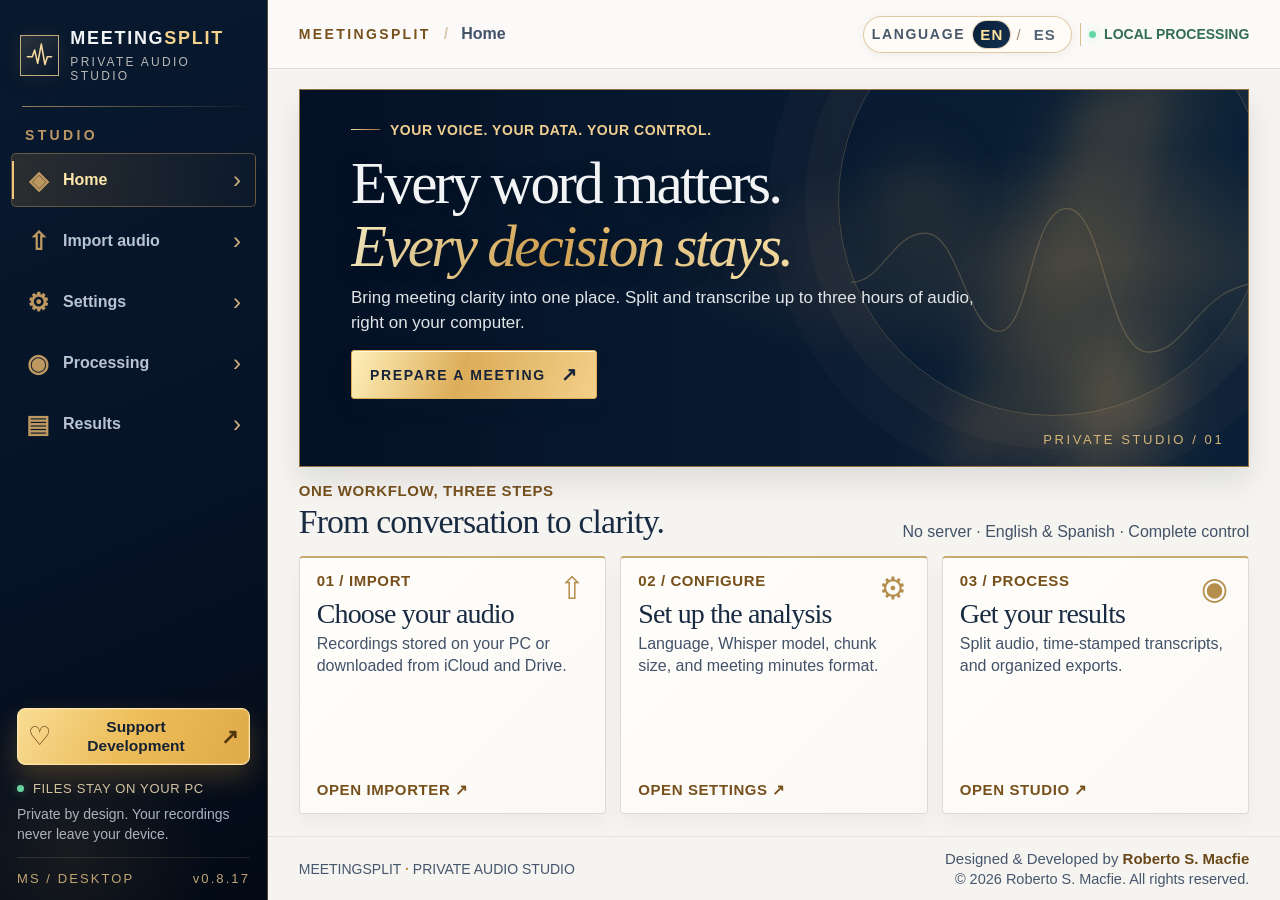
==== commit 89c549df: "Prepare Windows portable 0.8.17 and isolated packaged minutes QA" ====
--- a/ui/index.html
+++ b/ui/index.html
@@ -27,7 +27,7 @@
       </a>
       <div class="security-mark"><span class="green-dot"></span><span>ARCHIVOS EN TU EQUIPO</span></div>
       <p>Privacidad por diseño. Tus grabaciones no se envían a servidores.</p>
-      <div class="sidebar-identity"><span>MS / DESKTOP</span><span>v0.8.16</span></div>
+      <div class="sidebar-identity"><span>MS / DESKTOP</span><span>v0.8.17</span></div>
     </div>
   </aside>
   <div class="main-shell">
@@ -35,7 +35,7 @@
       <div class="page-position"><span class="location-kicker">MEETINGSPLIT</span><span class="crumb">/</span><span id="page-crumb">Inicio</span></div>
       <div class="top-right"><div class="ui-language-control" role="group" aria-label="Interface language" id="ui-language-control">
         <span class="language-label" id="language-label">LANGUAGE</span><button type="button" class="ui-lang-btn selected" id="lang-en" data-locale="en" aria-pressed="true" lang="en">EN</button><span class="lang-rule" aria-hidden="true">/</span><button type="button" class="ui-lang-btn" id="lang-es" data-locale="es" aria-pressed="false" lang="es">ES</button>
-      </div><span class="gold-separator"></span><span class="privacy-badge"><span class="green-dot"></span> PROCESAMIENTO LOCAL</span><span class="version-chip">EDICIÓN PRIVADA · v0.8.16</span></div>
+      </div><span class="gold-separator"></span><span class="privacy-badge"><span class="green-dot"></span> PROCESAMIENTO LOCAL</span><span class="version-chip">EDICIÓN PRIVADA · v0.8.17</span></div>
     </header>
     <main id="screen-container" tabindex="-1">
       <!-- One individual view is present at a time; navigation never stacks pages vertically. -->
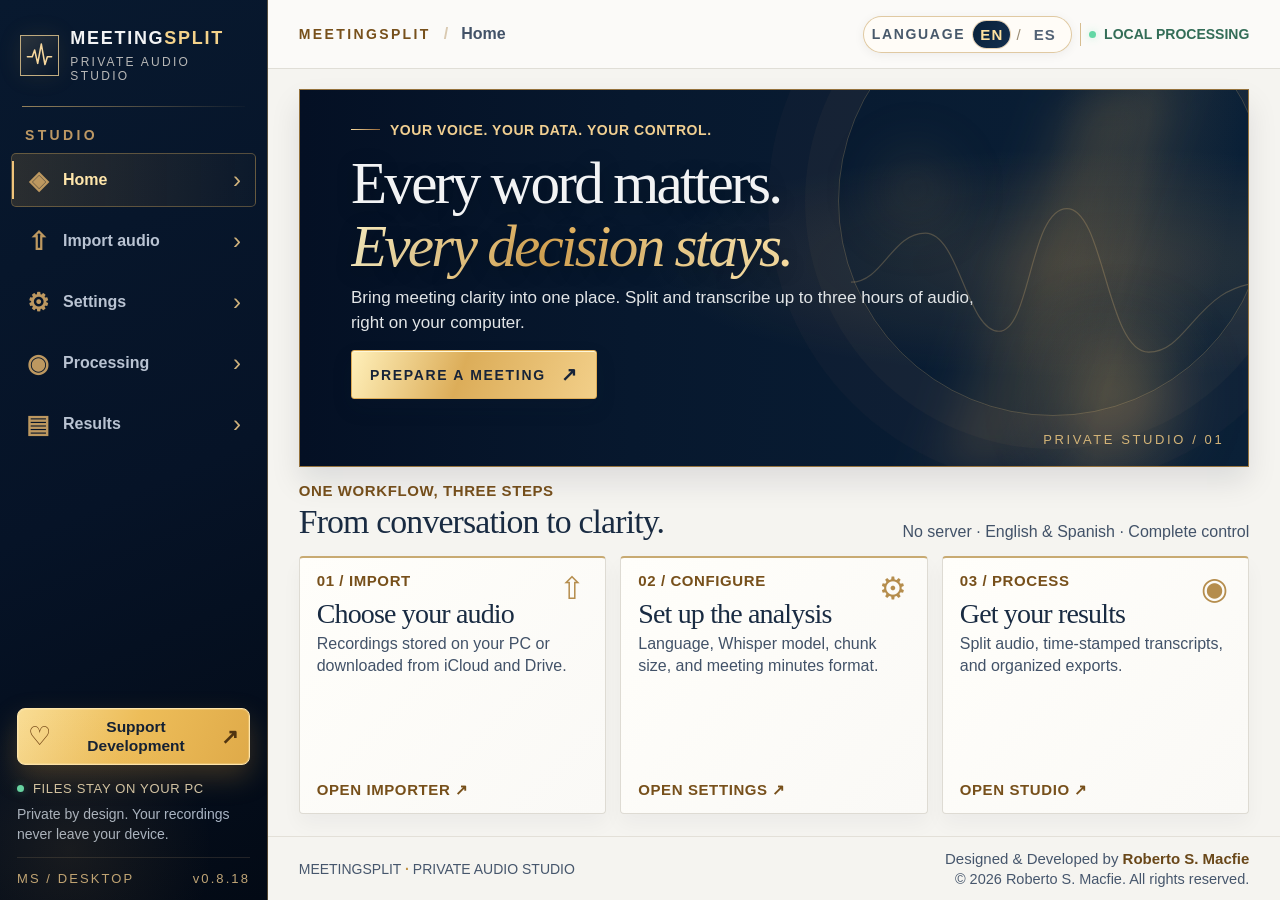
==== commit 76a58248: "Use Qwen3.5 9B for MeetingSplit 0.8.18 local minutes" ====
--- a/ui/index.html
+++ b/ui/index.html
@@ -27,7 +27,7 @@
       </a>
       <div class="security-mark"><span class="green-dot"></span><span>ARCHIVOS EN TU EQUIPO</span></div>
       <p>Privacidad por diseño. Tus grabaciones no se envían a servidores.</p>
-      <div class="sidebar-identity"><span>MS / DESKTOP</span><span>v0.8.17</span></div>
+      <div class="sidebar-identity"><span>MS / DESKTOP</span><span>v0.8.18</span></div>
     </div>
   </aside>
   <div class="main-shell">
@@ -35,7 +35,7 @@
       <div class="page-position"><span class="location-kicker">MEETINGSPLIT</span><span class="crumb">/</span><span id="page-crumb">Inicio</span></div>
       <div class="top-right"><div class="ui-language-control" role="group" aria-label="Interface language" id="ui-language-control">
         <span class="language-label" id="language-label">LANGUAGE</span><button type="button" class="ui-lang-btn selected" id="lang-en" data-locale="en" aria-pressed="true" lang="en">EN</button><span class="lang-rule" aria-hidden="true">/</span><button type="button" class="ui-lang-btn" id="lang-es" data-locale="es" aria-pressed="false" lang="es">ES</button>
-      </div><span class="gold-separator"></span><span class="privacy-badge"><span class="green-dot"></span> PROCESAMIENTO LOCAL</span><span class="version-chip">EDICIÓN PRIVADA · v0.8.17</span></div>
+      </div><span class="gold-separator"></span><span class="privacy-badge"><span class="green-dot"></span> PROCESAMIENTO LOCAL</span><span class="version-chip">EDICIÓN PRIVADA · v0.8.18</span></div>
     </header>
     <main id="screen-container" tabindex="-1">
       <!-- One individual view is present at a time; navigation never stacks pages vertically. -->
@@ -87,7 +87,7 @@
             <label><span class="field-label">IDIOMA DEL DOCUMENTO</span><select id="report-language"><option value="es">Español</option><option value="en">Inglés</option><option value="both">Español e inglés</option></select></label>
           </div><div class="ai-notice" id="provider-hint"><span class="info-symbol">i</span><span>Los resultados se preparan para utilizarlos en tu plataforma preferida.</span></div>
             <label class="checkbox-row"><input type="checkbox" id="preserve-cpu-quality"><span><b>Conservar precisión en CPU</b><small>Mantiene el modelo seleccionado y una búsqueda más amplia; puede tardar más.</small></span></label>
-            <label class="checkbox-row"><input type="checkbox" id="local-summary" aria-describedby="local-summary-note"><span><b>Minuta automática local con Ollama</b><small id="local-summary-note">Opcional. Necesita transcripción, Ollama y qwen3.8:27b.</small></span></label>
+            <label class="checkbox-row"><input type="checkbox" id="local-summary" aria-describedby="local-summary-note"><span><b>Minuta automática local con Ollama</b><small id="local-summary-note">Opcional. Necesita transcripción, Ollama y qwen3.5:9b.</small></span></label>
             <label class="checkbox-row"><input type="checkbox" id="zip-output" checked><span><b>Exportar un ZIP con resultados</b><small>Organiza los archivos por tipo dentro del ZIP.</small></span></label>
           </div>
         </div><div class="settings-footer"><span>Las suscripciones de ChatGPT/Gemini no equivalen a acceso API automático.</span><button type="button" class="gold-button" data-go="process">CONTINUAR AL ESTUDIO <span>↗</span></button></div>
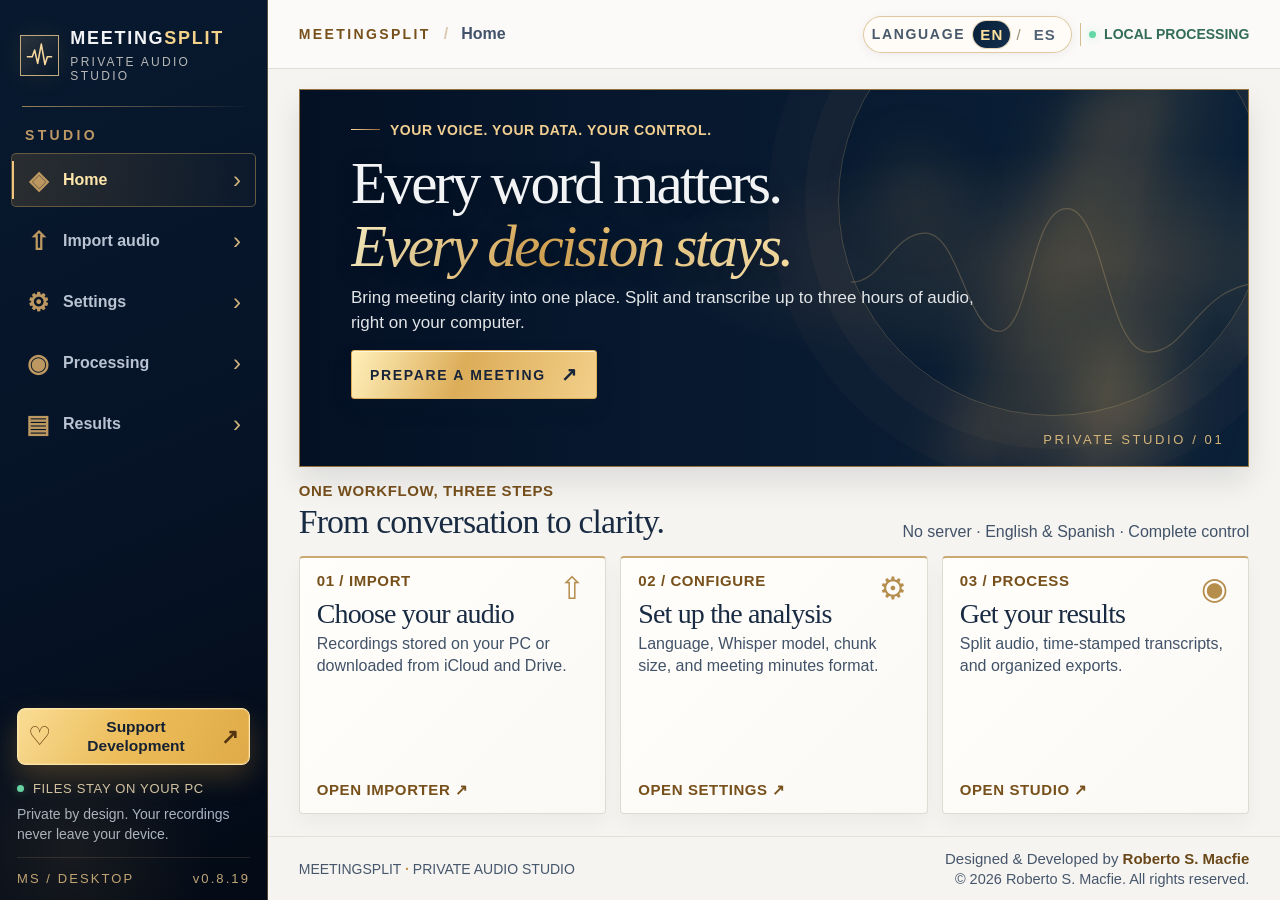
==== commit 448a8502: "Prepare 0.8.19 review-only portable QA candidate; keep release blocked" ====
--- a/ui/index.html
+++ b/ui/index.html
@@ -27,7 +27,7 @@
       </a>
       <div class="security-mark"><span class="green-dot"></span><span>ARCHIVOS EN TU EQUIPO</span></div>
       <p>Privacidad por diseño. Tus grabaciones no se envían a servidores.</p>
-      <div class="sidebar-identity"><span>MS / DESKTOP</span><span>v0.8.18</span></div>
+      <div class="sidebar-identity"><span>MS / DESKTOP</span><span>v0.8.19</span></div>
     </div>
   </aside>
   <div class="main-shell">
@@ -35,7 +35,7 @@
       <div class="page-position"><span class="location-kicker">MEETINGSPLIT</span><span class="crumb">/</span><span id="page-crumb">Inicio</span></div>
       <div class="top-right"><div class="ui-language-control" role="group" aria-label="Interface language" id="ui-language-control">
         <span class="language-label" id="language-label">LANGUAGE</span><button type="button" class="ui-lang-btn selected" id="lang-en" data-locale="en" aria-pressed="true" lang="en">EN</button><span class="lang-rule" aria-hidden="true">/</span><button type="button" class="ui-lang-btn" id="lang-es" data-locale="es" aria-pressed="false" lang="es">ES</button>
-      </div><span class="gold-separator"></span><span class="privacy-badge"><span class="green-dot"></span> PROCESAMIENTO LOCAL</span><span class="version-chip">EDICIÓN PRIVADA · v0.8.18</span></div>
+      </div><span class="gold-separator"></span><span class="privacy-badge"><span class="green-dot"></span> PROCESAMIENTO LOCAL</span><span class="version-chip">EDICIÓN PRIVADA · v0.8.19</span></div>
     </header>
     <main id="screen-container" tabindex="-1">
       <!-- One individual view is present at a time; navigation never stacks pages vertically. -->
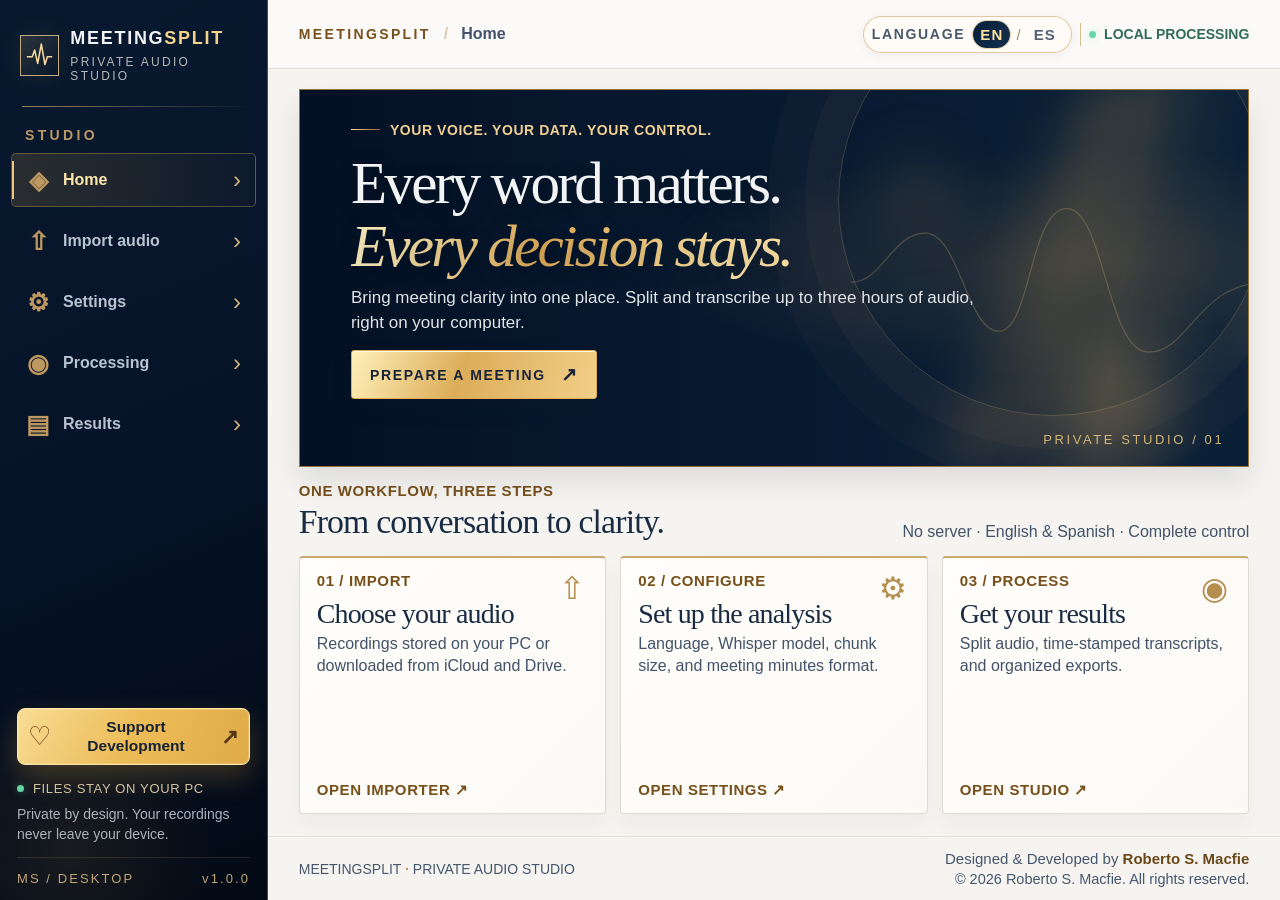
==== commit 69a009e1: "Prepare owner-use portable v1.0.0 without engine changes" ====
--- a/ui/index.html
+++ b/ui/index.html
@@ -27,7 +27,7 @@
       </a>
       <div class="security-mark"><span class="green-dot"></span><span>ARCHIVOS EN TU EQUIPO</span></div>
       <p>Privacidad por diseño. Tus grabaciones no se envían a servidores.</p>
-      <div class="sidebar-identity"><span>MS / DESKTOP</span><span>v0.8.19</span></div>
+      <div class="sidebar-identity"><span>MS / DESKTOP</span><span>v1.0.0</span></div>
     </div>
   </aside>
   <div class="main-shell">
@@ -35,7 +35,7 @@
       <div class="page-position"><span class="location-kicker">MEETINGSPLIT</span><span class="crumb">/</span><span id="page-crumb">Inicio</span></div>
       <div class="top-right"><div class="ui-language-control" role="group" aria-label="Interface language" id="ui-language-control">
         <span class="language-label" id="language-label">LANGUAGE</span><button type="button" class="ui-lang-btn selected" id="lang-en" data-locale="en" aria-pressed="true" lang="en">EN</button><span class="lang-rule" aria-hidden="true">/</span><button type="button" class="ui-lang-btn" id="lang-es" data-locale="es" aria-pressed="false" lang="es">ES</button>
-      </div><span class="gold-separator"></span><span class="privacy-badge"><span class="green-dot"></span> PROCESAMIENTO LOCAL</span><span class="version-chip">EDICIÓN PRIVADA · v0.8.19</span></div>
+      </div><span class="gold-separator"></span><span class="privacy-badge"><span class="green-dot"></span> PROCESAMIENTO LOCAL</span><span class="version-chip">EDICIÓN PRIVADA · v1.0.0</span></div>
     </header>
     <main id="screen-container" tabindex="-1">
       <!-- One individual view is present at a time; navigation never stacks pages vertically. -->
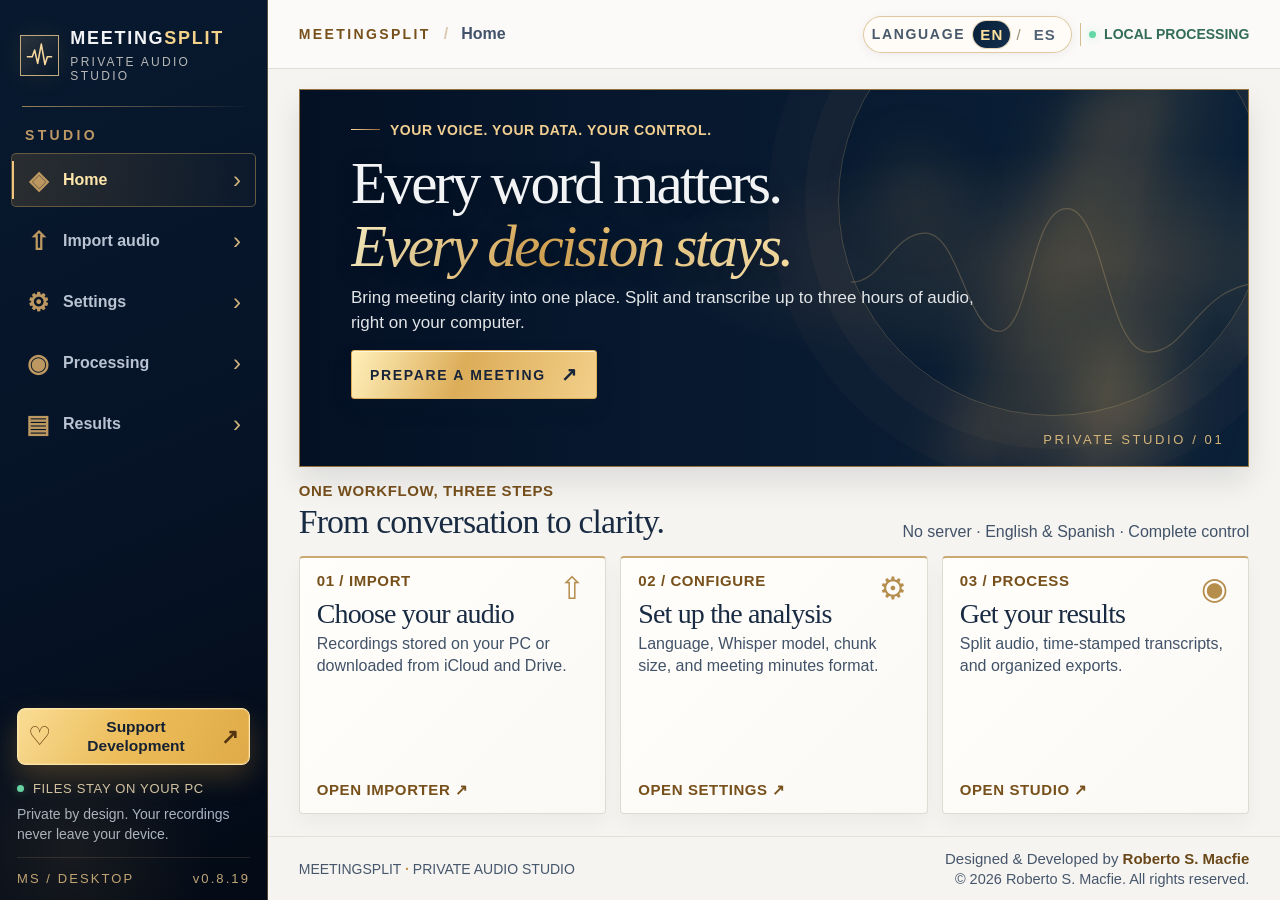
==== commit 73f2c80c: "Merge 0ffafcb42f730086af490fe8a46313c889d65f06 into de0f22a43a5a1f857ec5d47ded802037b2f34984" ====
--- a/ui/index.html
+++ b/ui/index.html
@@ -27,7 +27,7 @@
       </a>
       <div class="security-mark"><span class="green-dot"></span><span>ARCHIVOS EN TU EQUIPO</span></div>
       <p>Privacidad por diseño. Tus grabaciones no se envían a servidores.</p>
-      <div class="sidebar-identity"><span>MS / DESKTOP</span><span>v1.0.0</span></div>
+      <div class="sidebar-identity"><span>MS / DESKTOP</span><span>v0.8.19</span></div>
     </div>
   </aside>
   <div class="main-shell">
@@ -35,7 +35,7 @@
       <div class="page-position"><span class="location-kicker">MEETINGSPLIT</span><span class="crumb">/</span><span id="page-crumb">Inicio</span></div>
       <div class="top-right"><div class="ui-language-control" role="group" aria-label="Interface language" id="ui-language-control">
         <span class="language-label" id="language-label">LANGUAGE</span><button type="button" class="ui-lang-btn selected" id="lang-en" data-locale="en" aria-pressed="true" lang="en">EN</button><span class="lang-rule" aria-hidden="true">/</span><button type="button" class="ui-lang-btn" id="lang-es" data-locale="es" aria-pressed="false" lang="es">ES</button>
-      </div><span class="gold-separator"></span><span class="privacy-badge"><span class="green-dot"></span> PROCESAMIENTO LOCAL</span><span class="version-chip">EDICIÓN PRIVADA · v1.0.0</span></div>
+      </div><span class="gold-separator"></span><span class="privacy-badge"><span class="green-dot"></span> PROCESAMIENTO LOCAL</span><span class="version-chip">EDICIÓN PRIVADA · v0.8.19</span></div>
     </header>
     <main id="screen-container" tabindex="-1">
       <!-- One individual view is present at a time; navigation never stacks pages vertically. -->
